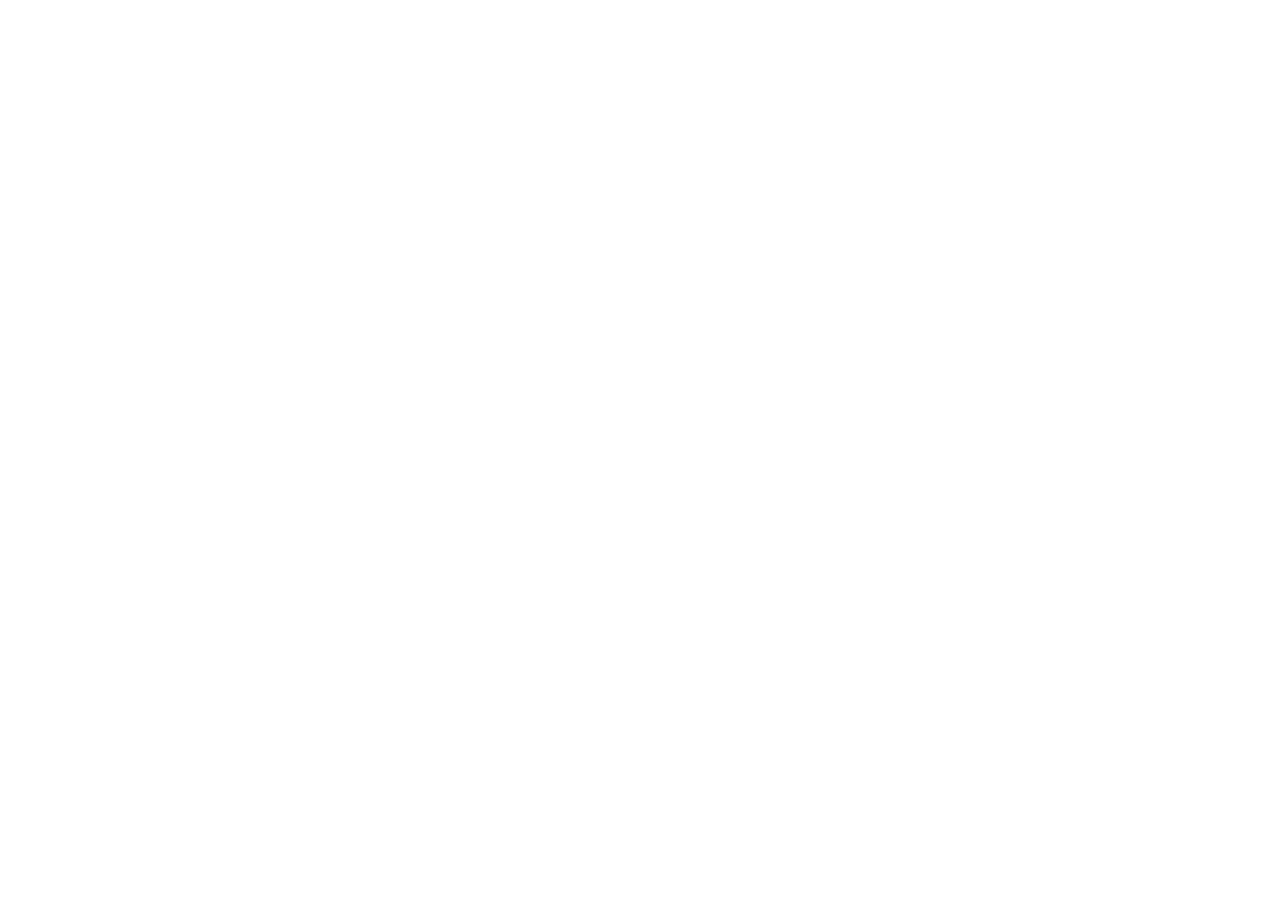
==== contact.html @ 05847f63 "first commit" ====
<!DOCTYPE html>
<html lang="en">
<head>
  <meta charset="UTF-8">
  <meta name="viewport" content="width=device-width, initial-scale=1.0">
  <meta name="description" content="South Asia Cardiovascular Meet 2026 — A premier cardiovascular congress in Thimphu, Bhutan, 19–21 September 2026.">

  <meta property="og:title" content="Contact | South Asia Cardiovascular Meet 2026">
  <meta property="og:description" content="South Asia Cardiovascular Meet 2026 — A premier cardiovascular congress in Thimphu, Bhutan, 19–21 September 2026.">
  <meta property="og:image" content="assets/images/og-image.jpg">

  <title>Contact | South Asia Cardiovascular Meet 2026</title>

  <link rel="icon" href="favicon.ico">
  <link rel="preconnect" href="https://fonts.googleapis.com">
  <link rel="preconnect" href="https://fonts.gstatic.com" crossorigin>
  <link href="https://fonts.googleapis.com/css2?family=Lato:wght@400;600;700&family=Playfair+Display:wght@400;600;700&display=swap" rel="stylesheet">
  <link rel="stylesheet" href="assets/css/style.css">
</head>
<body>
  <!-- Contact page content will be added in a later phase -->

  <script src="assets/js/main.js"></script>
</body>
</html>
---- assets/css/style.css ----
:root {
  --color-navy: #1B3A57;
  --color-navy-dark: #12293F;
  --color-cream: #F5F0E6;
  --color-maroon: #8B3A3A;
  --color-gold: #C9A227;
  --color-gold-light: #D9BB55;
  --color-olive: #6B6B4A;
  --color-text-dark: #2A2A2A;
  --color-white: #FFFFFF;

  --font-display: 'Playfair Display', Georgia, serif;
  --font-body: 'Lato', 'Inter', sans-serif;

  --radius-sm: 8px;
  --radius-md: 16px;
  --max-width: 1200px;
}

*,
*::before,
*::after {
  box-sizing: border-box;
  margin: 0;
  padding: 0;
}

html {
  scroll-behavior: smooth;
}

body {
  font-family: var(--font-body);
}
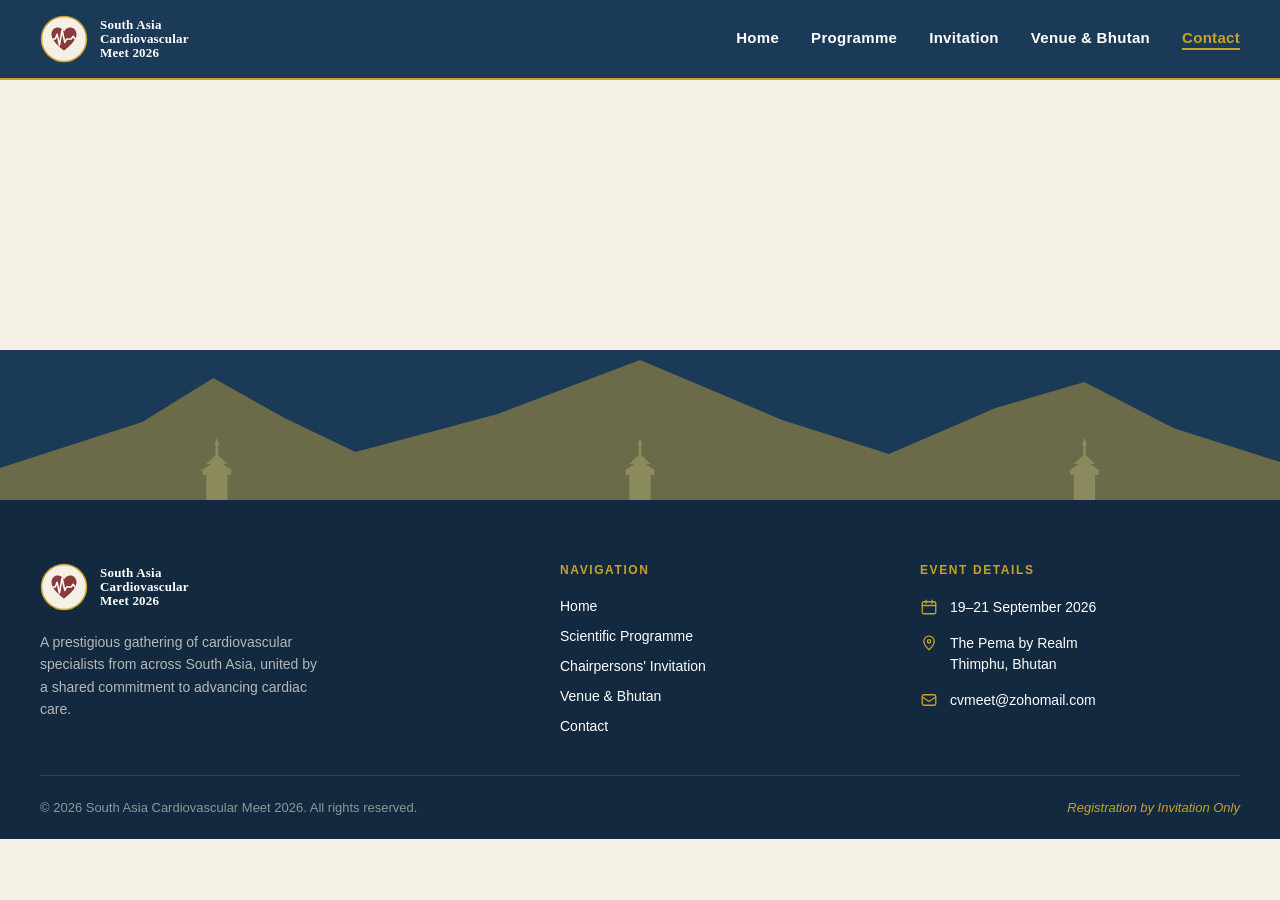
==== commit 8c87d088: "page create" ====
--- a/contact.html
+++ b/contact.html
@@ -18,7 +18,181 @@
   <link rel="stylesheet" href="assets/css/style.css">
 </head>
 <body>
-  <!-- Contact page content will be added in a later phase -->
+<header class="site-header" id="site-header" data-page="contact">
+  <div class="site-header__inner">
+    <a class="site-logo" href="index.html" aria-label="South Asia Cardiovascular Meet 2026 home">
+      <svg class="site-logo__badge" viewBox="0 0 48 48" width="48" height="48" aria-hidden="true" focusable="false">
+        <defs>
+          <clipPath id="header-heart-clip">
+            <path d="M24 35.5
+               C24 35.5 11.5 26.8 11.5 19.2
+               C11.5 15.2 14.4 12.6 17.8 12.6
+               C20.4 12.6 22.4 14 24 16.6
+               C25.6 14 27.6 12.6 30.2 12.6
+               C33.6 12.6 36.5 15.2 36.5 19.2
+               C36.5 26.8 24 35.5 24 35.5Z"/>
+          </clipPath>
+        </defs>
+        <circle cx="24" cy="24" r="22.5" fill="var(--color-cream)" stroke="var(--color-gold)" stroke-width="1.5"/>
+        <path fill="var(--color-maroon)"
+          d="M24 35.5
+             C24 35.5 11.5 26.8 11.5 19.2
+             C11.5 15.2 14.4 12.6 17.8 12.6
+             C20.4 12.6 22.4 14 24 16.6
+             C25.6 14 27.6 12.6 30.2 12.6
+             C33.6 12.6 36.5 15.2 36.5 19.2
+             C36.5 26.8 24 35.5 24 35.5Z"/>
+        <path fill="none" stroke="var(--color-white)" stroke-width="1.55" stroke-linecap="round" stroke-linejoin="round" clip-path="url(#header-heart-clip)"
+          d="M9 24 H15.2 L17.1 19.2 L19.4 30.2 L22.1 15 L24.8 27.4 L26.6 24 H31.2 L33.1 21.2 L35.2 24 H39"/>
+      </svg>
+      <span class="site-logo__text">
+        <span>South Asia</span>
+        <span>Cardiovascular</span>
+        <span>Meet 2026</span>
+      </span>
+    </a>
+
+    <button class="nav-toggle" type="button" aria-controls="site-nav" aria-expanded="false" aria-label="Open menu">
+      <span class="nav-toggle__bar"></span>
+      <span class="nav-toggle__bar"></span>
+      <span class="nav-toggle__bar"></span>
+    </button>
+
+    <nav class="site-nav" id="site-nav" aria-label="Primary">
+      <a href="index.html" data-nav="home">Home</a>
+      <a href="programme.html" data-nav="programme">Programme</a>
+      <a href="invitation.html" data-nav="invitation">Invitation</a>
+      <a href="venue.html" data-nav="venue">Venue &amp; Bhutan</a>
+      <a href="contact.html" data-nav="contact">Contact</a>
+    </nav>
+  </div>
+</header>
+
+  <main>
+    <!-- Contact page content will be added in a later phase -->
+  </main>
+<div class="site-footer-block">
+  <div class="mountain-divider" aria-hidden="true">
+    <svg viewBox="0 0 1440 150" preserveAspectRatio="none" xmlns="http://www.w3.org/2000/svg">
+      <rect width="1440" height="150" fill="var(--color-navy)"/>
+      <path fill="var(--color-olive)"
+        d="M0 150 L0 118
+           L160 72 L240 28 L320 68 L400 102
+           L560 64 L720 10 L880 70 L1000 104
+           L1120 58 L1220 32 L1320 78 L1440 112
+           L1440 150 Z"/>
+      <g fill="#8A8A5C">
+        <g transform="translate(226 108)">
+          <rect x="6" y="16" width="24" height="26"/>
+          <rect x="2" y="13" width="32" height="4"/>
+          <polygon points="0,13 18,2 36,13"/>
+          <polygon points="6,6 18,-4 30,6"/>
+          <rect x="16.5" y="-14" width="3" height="12"/>
+          <polygon points="15,-13 18,-20 21,-13"/>
+        </g>
+        <g transform="translate(702 108)">
+          <rect x="6" y="16" width="24" height="26"/>
+          <rect x="2" y="13" width="32" height="4"/>
+          <polygon points="0,13 18,2 36,13"/>
+          <polygon points="6,6 18,-4 30,6"/>
+          <rect x="16.5" y="-14" width="3" height="12"/>
+          <polygon points="15,-13 18,-20 21,-13"/>
+        </g>
+        <g transform="translate(1202 108)">
+          <rect x="6" y="16" width="24" height="26"/>
+          <rect x="2" y="13" width="32" height="4"/>
+          <polygon points="0,13 18,2 36,13"/>
+          <polygon points="6,6 18,-4 30,6"/>
+          <rect x="16.5" y="-14" width="3" height="12"/>
+          <polygon points="15,-13 18,-20 21,-13"/>
+        </g>
+      </g>
+    </svg>
+  </div>
+
+  <footer class="site-footer">
+    <div class="site-footer__inner">
+      <div class="footer-brand">
+        <a class="site-logo" href="index.html" aria-label="South Asia Cardiovascular Meet 2026 home">
+          <svg class="site-logo__badge" viewBox="0 0 48 48" width="48" height="48" aria-hidden="true" focusable="false">
+            <defs>
+              <clipPath id="footer-heart-clip">
+                <path d="M24 35.5
+                   C24 35.5 11.5 26.8 11.5 19.2
+                   C11.5 15.2 14.4 12.6 17.8 12.6
+                   C20.4 12.6 22.4 14 24 16.6
+                   C25.6 14 27.6 12.6 30.2 12.6
+                   C33.6 12.6 36.5 15.2 36.5 19.2
+                   C36.5 26.8 24 35.5 24 35.5Z"/>
+              </clipPath>
+            </defs>
+            <circle cx="24" cy="24" r="22.5" fill="var(--color-cream)" stroke="var(--color-gold)" stroke-width="1.5"/>
+            <path fill="var(--color-maroon)"
+              d="M24 35.5
+                 C24 35.5 11.5 26.8 11.5 19.2
+                 C11.5 15.2 14.4 12.6 17.8 12.6
+                 C20.4 12.6 22.4 14 24 16.6
+                 C25.6 14 27.6 12.6 30.2 12.6
+                 C33.6 12.6 36.5 15.2 36.5 19.2
+                 C36.5 26.8 24 35.5 24 35.5Z"/>
+            <path fill="none" stroke="var(--color-white)" stroke-width="1.55" stroke-linecap="round" stroke-linejoin="round" clip-path="url(#footer-heart-clip)"
+              d="M9 24 H15.2 L17.1 19.2 L19.4 30.2 L22.1 15 L24.8 27.4 L26.6 24 H31.2 L33.1 21.2 L35.2 24 H39"/>
+          </svg>
+          <span class="site-logo__text">
+            <span>South Asia</span>
+            <span>Cardiovascular</span>
+            <span>Meet 2026</span>
+          </span>
+        </a>
+        <p class="footer-brand__tagline">A prestigious gathering of cardiovascular specialists from across South Asia, united by a shared commitment to advancing cardiac care.</p>
+      </div>
+
+      <div class="footer-nav">
+        <h2 class="footer-heading">Navigation</h2>
+        <ul>
+          <li><a href="index.html">Home</a></li>
+          <li><a href="programme.html">Scientific Programme</a></li>
+          <li><a href="invitation.html">Chairpersons' Invitation</a></li>
+          <li><a href="venue.html">Venue &amp; Bhutan</a></li>
+          <li><a href="contact.html">Contact</a></li>
+        </ul>
+      </div>
+
+      <div class="footer-details">
+        <h2 class="footer-heading">Event Details</h2>
+        <ul>
+          <li>
+            <svg class="footer-details__icon" viewBox="0 0 24 24" width="18" height="18" aria-hidden="true" focusable="false">
+              <rect x="3" y="5" width="18" height="16" rx="2" fill="none" stroke="currentColor" stroke-width="1.75"/>
+              <path fill="none" stroke="currentColor" stroke-width="1.75" stroke-linecap="round" d="M8 3v4M16 3v4M3 10h18"/>
+            </svg>
+            <span>19–21 September 2026</span>
+          </li>
+          <li>
+            <svg class="footer-details__icon" viewBox="0 0 24 24" width="18" height="18" aria-hidden="true" focusable="false">
+              <path fill="none" stroke="currentColor" stroke-width="1.75" stroke-linejoin="round"
+                d="M12 21s-7-6.2-7-11.2a7 7 0 1 1 14 0C19 14.8 12 21 12 21Z"/>
+              <circle cx="12" cy="9.8" r="2.2" fill="none" stroke="currentColor" stroke-width="1.75"/>
+            </svg>
+            <span>The Pema by Realm<br>Thimphu, Bhutan</span>
+          </li>
+          <li>
+            <svg class="footer-details__icon" viewBox="0 0 24 24" width="18" height="18" aria-hidden="true" focusable="false">
+              <rect x="3" y="5" width="18" height="14" rx="2" fill="none" stroke="currentColor" stroke-width="1.75"/>
+              <path fill="none" stroke="currentColor" stroke-width="1.75" stroke-linejoin="round" d="M3 8l9 6 9-6"/>
+            </svg>
+            <a href="mailto:cvmeet@zohomail.com">cvmeet@zohomail.com</a>
+          </li>
+        </ul>
+      </div>
+    </div>
+
+    <div class="site-footer__bar">
+      <p class="site-footer__copy">© 2026 South Asia Cardiovascular Meet 2026. All rights reserved.</p>
+      <p class="site-footer__note">Registration by Invitation Only</p>
+    </div>
+  </footer>
+</div>
 
   <script src="assets/js/main.js"></script>
 </body>
--- a/assets/css/style.css
+++ b/assets/css/style.css
@@ -31,4 +31,359 @@
 
 body {
   font-family: var(--font-body);
-}
+  color: var(--color-text-dark);
+  background-color: var(--color-cream);
+}
+
+main {
+  min-height: 30vh;
+}
+
+img,
+svg {
+  display: block;
+  max-width: 100%;
+}
+
+a {
+  color: inherit;
+}
+
+ul {
+  list-style: none;
+}
+
+/* -------------------------------------------------------------------------- */
+/* Logo lockup (header + footer)                                              */
+/* -------------------------------------------------------------------------- */
+
+.site-logo {
+  display: flex;
+  align-items: center;
+  gap: 12px;
+  text-decoration: none;
+  color: var(--color-white);
+  flex-shrink: 0;
+}
+
+.site-logo__badge {
+  width: 48px;
+  height: 48px;
+  flex-shrink: 0;
+}
+
+.site-logo__text {
+  display: flex;
+  flex-direction: column;
+  font-family: var(--font-display);
+  font-size: 13px;
+  font-weight: 600;
+  line-height: 1.1;
+  letter-spacing: 0.2px;
+  color: var(--color-white);
+}
+
+/* -------------------------------------------------------------------------- */
+/* Header / Navbar                                                            */
+/* -------------------------------------------------------------------------- */
+
+.site-header {
+  position: sticky;
+  top: 0;
+  z-index: 100;
+  height: 80px;
+  background: var(--color-navy);
+  border-bottom: 2px solid var(--color-gold);
+}
+
+.site-header__inner {
+  display: flex;
+  justify-content: space-between;
+  align-items: center;
+  height: 100%;
+  padding: 0 40px;
+  position: relative;
+}
+
+.site-nav {
+  display: flex;
+  align-items: center;
+  gap: 32px;
+}
+
+.site-nav a {
+  font-family: var(--font-body);
+  font-size: 15px;
+  font-weight: 600;
+  letter-spacing: 0.3px;
+  color: var(--color-white);
+  text-decoration: none;
+  padding-bottom: 2px;
+  border-bottom: 2px solid transparent;
+  transition: color 0.2s ease, border-color 0.2s ease;
+}
+
+.site-nav a:hover,
+.site-nav a:focus-visible {
+  color: var(--color-gold);
+}
+
+.site-nav a.active {
+  color: var(--color-gold);
+  border-bottom-color: var(--color-gold);
+}
+
+.site-nav a:focus-visible,
+.nav-toggle:focus-visible,
+.site-logo:focus-visible,
+.footer-nav a:focus-visible,
+.footer-details a:focus-visible {
+  outline: 2px solid var(--color-gold);
+  outline-offset: 3px;
+}
+
+.nav-toggle {
+  display: none;
+  flex-direction: column;
+  justify-content: center;
+  align-items: center;
+  gap: 5px;
+  width: 44px;
+  height: 44px;
+  padding: 0;
+  margin-left: auto;
+  background: none;
+  border: none;
+  cursor: pointer;
+}
+
+.nav-toggle__bar {
+  display: block;
+  width: 22px;
+  height: 2px;
+  background: var(--color-gold);
+  border-radius: 1px;
+  transition: transform 0.2s ease, opacity 0.2s ease;
+}
+
+.site-header.nav-open .nav-toggle__bar:nth-child(1) {
+  transform: translateY(7px) rotate(45deg);
+}
+
+.site-header.nav-open .nav-toggle__bar:nth-child(2) {
+  opacity: 0;
+}
+
+.site-header.nav-open .nav-toggle__bar:nth-child(3) {
+  transform: translateY(-7px) rotate(-45deg);
+}
+
+@media (max-width: 899px) {
+  .site-header__inner {
+    padding: 0 20px;
+  }
+
+  .nav-toggle {
+    display: flex;
+  }
+
+  .site-nav {
+    position: absolute;
+    top: 100%;
+    left: 0;
+    right: 0;
+    z-index: 99;
+    flex-direction: column;
+    align-items: stretch;
+    gap: 0;
+    background: var(--color-navy);
+    border-bottom: 2px solid var(--color-gold);
+    max-height: 0;
+    overflow: hidden;
+    visibility: hidden;
+    transition: max-height 0.3s ease, visibility 0.3s ease;
+  }
+
+  .site-header.nav-open .site-nav {
+    max-height: 400px;
+    visibility: visible;
+  }
+
+  .site-nav a {
+    display: flex;
+    align-items: center;
+    justify-content: center;
+    min-height: 48px;
+    width: 100%;
+    padding: 0 16px;
+    text-align: center;
+  }
+}
+
+@media (prefers-reduced-motion: reduce) {
+  .site-nav,
+  .site-nav a,
+  .nav-toggle__bar {
+    transition: none;
+  }
+}
+
+/* -------------------------------------------------------------------------- */
+/* Wave section divider (navy hero → cream content)                           */
+/* -------------------------------------------------------------------------- */
+
+.wave-divider {
+  display: block;
+  width: 100%;
+  line-height: 0;
+  margin-bottom: -1px;
+}
+
+.wave-divider svg {
+  width: 100%;
+  height: 90px;
+}
+
+/* -------------------------------------------------------------------------- */
+/* Mountain silhouette + Footer                                               */
+/* -------------------------------------------------------------------------- */
+
+.site-footer-block {
+  margin-top: 0;
+}
+
+.mountain-divider {
+  display: block;
+  width: 100%;
+  line-height: 0;
+  margin-bottom: -1px;
+}
+
+.mountain-divider svg {
+  width: 100%;
+  height: 150px;
+}
+
+.site-footer {
+  background: var(--color-navy-dark);
+  padding: 64px 40px 24px;
+  color: var(--color-white);
+}
+
+.site-footer__inner {
+  display: grid;
+  grid-template-columns: 1.5fr 1fr 1fr;
+  gap: 40px;
+  max-width: var(--max-width);
+  margin: 0 auto;
+}
+
+.footer-brand__tagline {
+  margin-top: 20px;
+  max-width: 36ch;
+  font-size: 14px;
+  line-height: 1.6;
+  color: rgba(245, 240, 230, 0.72);
+}
+
+.footer-heading {
+  margin-bottom: 20px;
+  font-family: var(--font-body);
+  font-size: 12px;
+  font-weight: 700;
+  letter-spacing: 1.6px;
+  text-transform: uppercase;
+  color: var(--color-gold);
+}
+
+.footer-nav ul {
+  display: flex;
+  flex-direction: column;
+  gap: 12px;
+}
+
+.footer-nav a {
+  font-size: 14px;
+  color: var(--color-white);
+  text-decoration: none;
+  transition: color 0.2s ease;
+}
+
+.footer-nav a:hover,
+.footer-nav a:focus-visible {
+  color: var(--color-gold);
+}
+
+.footer-details ul {
+  display: flex;
+  flex-direction: column;
+  gap: 16px;
+}
+
+.footer-details li {
+  display: flex;
+  align-items: flex-start;
+  gap: 12px;
+  font-size: 14px;
+  line-height: 1.45;
+  color: var(--color-white);
+}
+
+.footer-details__icon {
+  flex-shrink: 0;
+  width: 18px;
+  height: 18px;
+  margin-top: 1px;
+  color: var(--color-gold);
+}
+
+.footer-details a {
+  color: var(--color-white);
+  text-decoration: none;
+  transition: color 0.2s ease;
+}
+
+.footer-details a:hover,
+.footer-details a:focus-visible {
+  color: var(--color-gold);
+}
+
+.site-footer__bar {
+  display: flex;
+  justify-content: space-between;
+  align-items: center;
+  gap: 16px;
+  max-width: var(--max-width);
+  margin: 40px auto 0;
+  padding-top: 24px;
+  border-top: 1px solid rgba(255, 255, 255, 0.1);
+}
+
+.site-footer__copy {
+  font-size: 13px;
+  color: rgba(245, 240, 230, 0.55);
+}
+
+.site-footer__note {
+  font-size: 13px;
+  font-style: italic;
+  color: var(--color-gold);
+}
+
+@media (max-width: 899px) {
+  .site-footer {
+    padding: 48px 20px 24px;
+  }
+}
+
+@media (max-width: 700px) {
+  .site-footer__inner {
+    grid-template-columns: 1fr;
+    gap: 36px;
+  }
+
+  .site-footer__bar {
+    flex-direction: column;
+    text-align: center;
+  }
+}
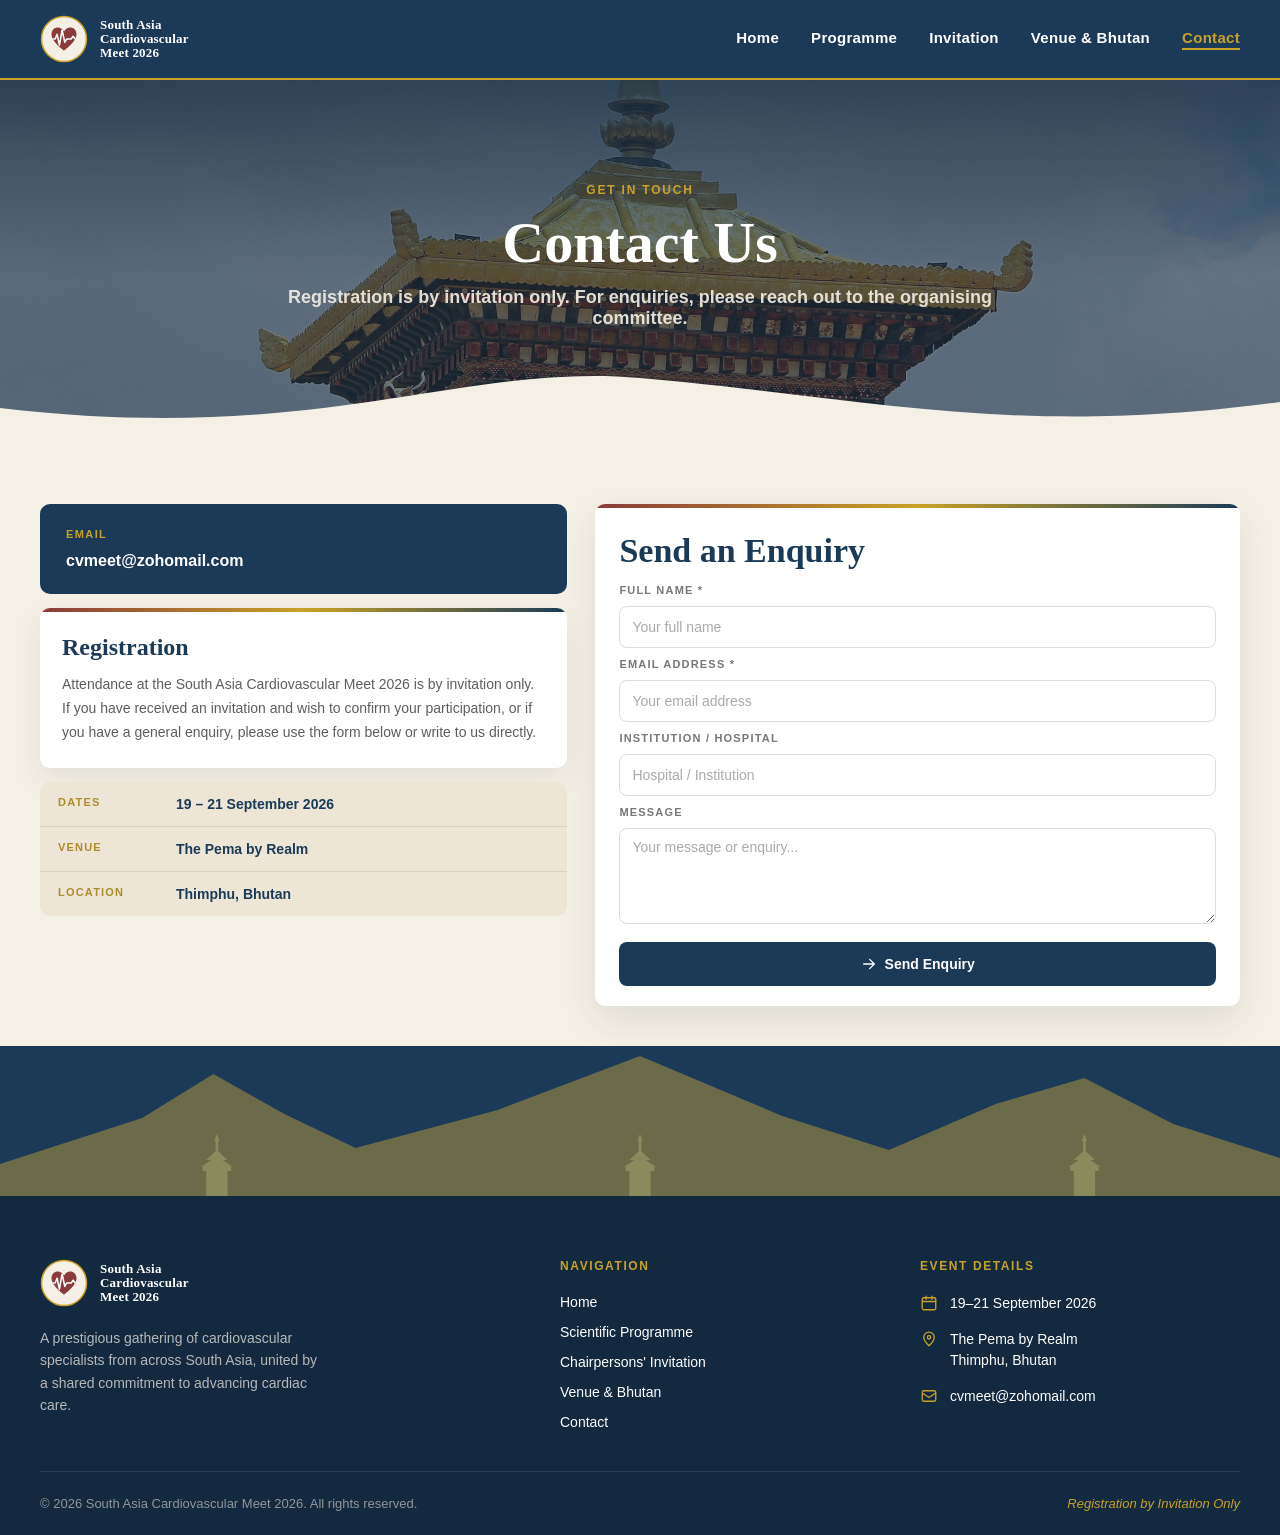
==== commit f2ac6b96: "final touch to design and random background image added" ====
--- a/contact.html
+++ b/contact.html
@@ -69,7 +69,84 @@
 </header>
 
   <main>
-    <!-- Contact page content will be added in a later phase -->
+    <section class="hero hero--contact" aria-label="Contact page hero">
+      <div class="hero__content">
+        <div class="eyebrow eyebrow--gold">GET IN TOUCH</div>
+        <h1 class="hero__title">Contact Us</h1>
+        <p class="hero__sub hero__sub--light">Registration is by invitation only. For enquiries, please reach out to the organising committee.</p>
+      </div>
+      <div class="hero__wave" aria-hidden="true">
+        <svg viewBox="0 0 1440 90" preserveAspectRatio="none" xmlns="http://www.w3.org/2000/svg">
+          <path fill="var(--color-cream)" d="M0,58 C360,96 520,12 720,28 C980,48 1140,88 1440,52 L1440,90 L0,90 Z"/>
+        </svg>
+      </div>
+    </section>
+
+    <section class="contact-section" aria-label="Contact form and event information">
+      <div class="contact-grid">
+        <aside class="contact-sidebar">
+          <article class="contact-info-card contact-info-card--navy">
+            <div class="contact-info-card__label">Email</div>
+            <a class="contact-info-card__email" href="mailto:cvmeet@zohomail.com">cvmeet@zohomail.com</a>
+          </article>
+
+          <article class="contact-info-card contact-info-card--light card--gradient-top">
+            <div class="gradient-top-bar" aria-hidden="true"></div>
+            <div class="contact-info-card__body">
+              <h2 class="contact-info-card__title">Registration</h2>
+              <p class="contact-info-card__text">
+                Attendance at the South Asia Cardiovascular Meet 2026 is by invitation only.
+                If you have received an invitation and wish to confirm your participation, or if you
+                have a general enquiry, please use the form below or write to us directly.
+              </p>
+            </div>
+          </article>
+
+          <article class="contact-event-card">
+            <div class="contact-event-card__row">
+              <span class="contact-event-card__key">Dates</span>
+              <strong class="contact-event-card__value">19 – 21 September 2026</strong>
+            </div>
+            <div class="contact-event-card__row">
+              <span class="contact-event-card__key">Venue</span>
+              <strong class="contact-event-card__value">The Pema by Realm</strong>
+            </div>
+            <div class="contact-event-card__row">
+              <span class="contact-event-card__key">Location</span>
+              <strong class="contact-event-card__value">Thimphu, Bhutan</strong>
+            </div>
+          </article>
+        </aside>
+
+        <article class="contact-form-card card--gradient-top">
+          <div class="gradient-top-bar" aria-hidden="true"></div>
+          <div class="contact-form-card__inner">
+            <h2 class="contact-form-card__title">Send an Enquiry</h2>
+
+            <form class="contact-form" action="#" method="post">
+              <label class="contact-form__label" for="contactName">Full Name <span aria-hidden="true">*</span></label>
+              <input class="contact-form__input" id="contactName" name="name" type="text" placeholder="Your full name" required>
+
+              <label class="contact-form__label" for="contactEmail">Email Address <span aria-hidden="true">*</span></label>
+              <input class="contact-form__input" id="contactEmail" name="email" type="email" placeholder="Your email address" required>
+
+              <label class="contact-form__label" for="contactInstitution">Institution / Hospital</label>
+              <input class="contact-form__input" id="contactInstitution" name="institution" type="text" placeholder="Hospital / Institution">
+
+              <label class="contact-form__label" for="contactMessage">Message</label>
+              <textarea class="contact-form__input contact-form__textarea" id="contactMessage" name="message" placeholder="Your message or enquiry..."></textarea>
+
+              <button class="contact-form__submit" type="submit">
+                <svg viewBox="0 0 24 24" width="16" height="16" aria-hidden="true" focusable="false">
+                  <path fill="none" stroke="currentColor" stroke-width="1.9" stroke-linecap="round" stroke-linejoin="round" d="M4 12h16M13 5l7 7-7 7"/>
+                </svg>
+                <span>Send Enquiry</span>
+              </button>
+            </form>
+          </div>
+        </article>
+      </div>
+    </section>
   </main>
 <div class="site-footer-block">
   <div class="mountain-divider" aria-hidden="true">
--- a/assets/css/style.css
+++ b/assets/css/style.css
@@ -387,3 +387,1797 @@
     text-align: center;
   }
 }
+
+/* -------------------------------------------------------------------------- */
+/* Home page                                                                 */
+/* -------------------------------------------------------------------------- */
+
+main {
+  min-height: 0;
+}
+
+.hero {
+  position: relative;
+  min-height: 90vh;
+  background-image: url("../images/hero-mountains.jpg");
+  background-size: cover;
+  background-position: center;
+  overflow: hidden;
+}
+
+.hero::before {
+  content: "";
+  position: absolute;
+  inset: 0;
+  background: linear-gradient(
+    180deg,
+    rgba(18, 41, 63, 0.85) 0%,
+    rgba(18, 41, 63, 0.6) 55%,
+    rgba(18, 41, 63, 0.6) 100%
+  );
+  z-index: 0;
+}
+
+.hero__content {
+  position: relative;
+  z-index: 1;
+  min-height: 90vh;
+  display: flex;
+  flex-direction: column;
+  align-items: center;
+  justify-content: center;
+  text-align: center;
+  padding: 100px 24px 110px;
+}
+
+.hero__eyebrow {
+  display: flex;
+  align-items: center;
+  justify-content: center;
+  flex-wrap: wrap;
+  gap: 10px;
+  color: var(--color-gold);
+  text-transform: uppercase;
+  font-size: 12px;
+  letter-spacing: 1.8px;
+  font-weight: 700;
+}
+
+.hero__eyebrow-dot {
+  opacity: 0.9;
+}
+
+.hero__title {
+  margin-top: 20px;
+  font-family: var(--font-display);
+  font-size: 64px;
+  font-weight: 700;
+  color: var(--color-white);
+  line-height: 1.05;
+  max-width: 900px;
+}
+
+.hero__tagline {
+  margin-top: 18px;
+  font-family: var(--font-display);
+  font-size: 20px;
+  font-style: italic;
+  color: var(--color-gold);
+  max-width: 700px;
+  line-height: 1.6;
+}
+
+.hero__pills {
+  margin-top: 32px;
+  display: flex;
+  gap: 16px;
+  justify-content: center;
+  flex-wrap: wrap;
+}
+
+.pill {
+  display: inline-flex;
+  align-items: center;
+  justify-content: center;
+  gap: 10px;
+  border-radius: 999px;
+  padding: 12px 18px;
+  font-size: 14px;
+  font-weight: 700;
+  text-decoration: none;
+  border: 1px solid transparent;
+  user-select: none;
+}
+
+.pill__icon {
+  color: currentColor;
+}
+
+.pill--outline {
+  background: transparent;
+  border-color: var(--color-gold);
+  color: var(--color-white);
+}
+
+.pill--outline.pill--white {
+  border-color: var(--color-white);
+  color: var(--color-white);
+}
+
+.pill--filled {
+  background: var(--color-gold);
+  border-color: var(--color-gold);
+  color: var(--color-navy);
+}
+
+.hero__wave {
+  position: absolute;
+  bottom: 0;
+  left: 0;
+  right: 0;
+  z-index: 1;
+}
+
+.hero__wave svg {
+  width: 100%;
+  height: 90px;
+}
+
+.countdown {
+  margin-top: 48px;
+  color: var(--color-white);
+}
+
+.countdown__label {
+  text-transform: uppercase;
+  font-size: 12px;
+  letter-spacing: 1.6px;
+  font-weight: 700;
+  color: rgba(245, 240, 230, 0.6);
+}
+
+.countdown__boxes {
+  margin-top: 16px;
+  display: flex;
+  gap: 16px;
+  justify-content: center;
+}
+
+.count-box {
+  background: var(--color-navy);
+  border: 1px solid var(--color-gold);
+  border-radius: var(--radius-sm);
+  padding: 16px 24px;
+  min-width: 90px;
+  text-align: center;
+}
+
+.count-box__number {
+  font-size: 32px;
+  font-weight: 800;
+  color: var(--color-gold);
+  line-height: 1.05;
+}
+
+.count-box__unit {
+  margin-top: 8px;
+  font-size: 11px;
+  letter-spacing: 1.2px;
+  color: rgba(245, 240, 230, 0.6);
+  text-transform: uppercase;
+  font-weight: 800;
+}
+
+.countdown__begun {
+  margin-top: 28px;
+  font-family: var(--font-display);
+  font-size: 28px;
+  color: var(--color-gold);
+}
+
+.info-strip {
+  background: var(--color-navy);
+  padding: 48px 40px;
+}
+
+.info-strip__inner {
+  max-width: 1200px;
+  margin: 0 auto;
+  display: flex;
+  gap: 60px;
+}
+
+.info-strip__col {
+  flex: 1;
+  display: flex;
+  flex-direction: column;
+  align-items: center;
+  text-align: center;
+  padding: 0 10px;
+}
+
+.info-strip__col + .info-strip__col {
+  border-left: 1px solid rgba(255, 255, 255, 0.2);
+  padding-left: 60px;
+}
+
+.info-strip__badge {
+  width: 56px;
+  height: 56px;
+  border-radius: 50%;
+  border: 2px solid var(--color-gold);
+  color: var(--color-gold);
+  display: flex;
+  align-items: center;
+  justify-content: center;
+}
+
+.info-strip__label {
+  margin-top: 14px;
+  color: var(--color-gold);
+  text-transform: uppercase;
+  letter-spacing: 1.7px;
+  font-weight: 800;
+  font-size: 12px;
+}
+
+.info-strip__value {
+  margin-top: 10px;
+  color: var(--color-white);
+  font-size: 16px;
+}
+
+.section-inner {
+  max-width: 1200px;
+  margin: 0 auto;
+}
+
+.section-inner--center {
+  text-align: center;
+}
+
+.about {
+  background: var(--color-cream);
+  padding: 100px 24px;
+  text-align: center;
+}
+
+.eyebrow {
+  text-transform: uppercase;
+  letter-spacing: 1.8px;
+  font-weight: 900;
+  font-size: 12px;
+  color: var(--color-gold);
+}
+
+.eyebrow--gold {
+  color: var(--color-gold);
+}
+
+.line-starline {
+  margin: 18px auto 0;
+  display: flex;
+  align-items: center;
+  justify-content: center;
+  gap: 16px;
+  color: var(--color-gold);
+}
+
+.line-starline--white {
+  color: var(--color-gold);
+}
+
+.line-starline__line {
+  width: 140px;
+  height: 1px;
+  background: currentColor;
+  opacity: 0.9;
+}
+
+.line-starline__star {
+  flex-shrink: 0;
+}
+
+.section-title {
+  margin-top: 22px;
+  font-family: var(--font-display);
+  font-size: 40px;
+  font-weight: 700;
+  line-height: 1.2;
+}
+
+.section-title--navy {
+  color: var(--color-navy);
+}
+
+.section-title--white {
+  color: var(--color-white);
+}
+
+.lead {
+  margin: 22px auto 0;
+  max-width: 800px;
+  font-size: 16px;
+  color: rgba(42, 42, 42, 0.72);
+  line-height: 1.8;
+}
+
+.feature-cards {
+  padding: 0 24px 80px;
+  background: var(--color-cream);
+}
+
+.cards-grid {
+  max-width: 1200px;
+  margin: 60px auto 0;
+  display: grid;
+  gap: 24px;
+}
+
+.cards-grid--4 {
+  grid-template-columns: repeat(4, 1fr);
+}
+
+.feature-card {
+  background: var(--color-navy);
+  border-radius: var(--radius-md);
+  padding: 32px 24px;
+  text-align: center;
+}
+
+.feature-card__icon {
+  width: 48px;
+  height: 48px;
+  border-radius: 50%;
+  border: 2px solid var(--color-gold);
+  margin: 0 auto 18px;
+  display: flex;
+  align-items: center;
+  justify-content: center;
+  color: var(--color-gold);
+}
+
+.feature-card__title {
+  margin-top: 6px;
+  font-family: var(--font-display);
+  font-size: 18px;
+  color: var(--color-white);
+  font-weight: 700;
+}
+
+.feature-card__body {
+  margin-top: 14px;
+  font-size: 14px;
+  line-height: 1.75;
+  color: rgba(245, 240, 230, 0.75);
+}
+
+.programme-preview {
+  background: var(--color-navy);
+  padding: 0 24px 120px;
+  text-align: center;
+  color: var(--color-white);
+  position: relative;
+}
+
+.wave-divider--top {
+  margin-bottom: 0;
+}
+
+.programme-preview > .section-inner {
+  padding-top: 100px;
+}
+
+.preview-cards {
+  max-width: 1200px;
+  margin: 48px auto 0;
+  display: grid;
+  grid-template-columns: repeat(3, 1fr);
+  gap: 24px;
+  text-align: left;
+}
+
+.preview-card {
+  background: var(--color-cream);
+  border-radius: var(--radius-md);
+  overflow: hidden;
+}
+
+.preview-card__header {
+  background: var(--color-maroon);
+  padding: 20px 24px;
+}
+
+.preview-card__kicker {
+  color: var(--color-gold-light);
+  text-transform: uppercase;
+  letter-spacing: 1.4px;
+  font-size: 12px;
+  font-weight: 900;
+}
+
+.preview-card__title {
+  margin-top: 10px;
+  font-family: var(--font-display);
+  font-size: 22px;
+  color: var(--color-white);
+  font-weight: 700;
+}
+
+.preview-card__body {
+  padding: 24px;
+}
+
+.preview-card__text {
+  color: rgba(42, 42, 42, 0.75);
+  line-height: 1.8;
+  font-size: 14px;
+}
+
+.bullet-list {
+  margin-top: 18px;
+  display: flex;
+  flex-direction: column;
+  gap: 10px;
+}
+
+.bullet-list li {
+  position: relative;
+  padding-left: 18px;
+  color: var(--color-navy);
+  font-size: 14px;
+  line-height: 1.6;
+}
+
+.bullet-list li::before {
+  content: "";
+  position: absolute;
+  left: 0;
+  top: 0.72em;
+  width: 8px;
+  height: 8px;
+  border-radius: 50%;
+  background: var(--color-gold);
+}
+
+.section-actions {
+  margin-top: 40px;
+  display: flex;
+  justify-content: center;
+}
+
+.section-actions--two {
+  gap: 16px;
+  margin-top: 32px;
+}
+
+.venue-teaser {
+  background: var(--color-cream);
+  padding: 100px 24px;
+}
+
+.venue-grid {
+  max-width: 1200px;
+  margin: 0 auto;
+  display: grid;
+  grid-template-columns: 1fr 1fr;
+  gap: 60px;
+  align-items: start;
+}
+
+.venue-media {
+  position: relative;
+}
+
+.venue-media::before,
+.venue-media::after {
+  content: "";
+  position: absolute;
+  width: 56px;
+  height: 56px;
+  pointer-events: none;
+  z-index: 2;
+  border-color: var(--color-gold);
+  border-style: solid;
+}
+
+.venue-media::before {
+  left: -14px;
+  top: -14px;
+  border-width: 2px 0 0 2px;
+}
+
+.venue-media::after {
+  right: -14px;
+  bottom: -14px;
+  border-width: 0 2px 2px 0;
+}
+
+.venue-media__img {
+  width: 100%;
+  height: auto;
+  border-radius: var(--radius-md);
+}
+
+.venue-copy {
+  color: var(--color-text-dark);
+}
+
+.venue-title {
+  margin-top: 18px;
+  font-family: var(--font-display);
+  font-size: 36px;
+  line-height: 1.2;
+  color: var(--color-navy);
+}
+
+.venue-text {
+  margin-top: 18px;
+  color: rgba(42, 42, 42, 0.72);
+  line-height: 1.8;
+}
+
+.venue-subheading {
+  margin-top: 18px;
+  color: var(--color-gold);
+  text-transform: uppercase;
+  letter-spacing: 1.7px;
+  font-weight: 900;
+  font-size: 12px;
+}
+
+.small-cards {
+  margin-top: 16px;
+  display: grid;
+  grid-template-columns: repeat(2, 1fr);
+  gap: 16px;
+}
+
+.small-card {
+  background: #EDE6D6;
+  border-radius: 8px;
+  padding: 16px;
+  display: flex;
+  gap: 12px;
+  align-items: flex-start;
+}
+
+.small-card__dot {
+  width: 10px;
+  height: 10px;
+  border-radius: 50%;
+  background: var(--color-gold);
+  margin-top: 6px;
+  flex-shrink: 0;
+}
+
+.small-card__title {
+  font-family: var(--font-display);
+  color: var(--color-navy);
+  font-weight: 700;
+}
+
+.small-card__desc {
+  margin-top: 6px;
+  color: rgba(42, 42, 42, 0.7);
+  font-size: 13px;
+  line-height: 1.6;
+}
+
+.venue-link {
+  display: inline-block;
+  margin-top: 24px;
+  color: var(--color-maroon);
+  font-weight: 900;
+  text-decoration: none;
+}
+
+.registration-cta {
+  background: var(--color-navy);
+  padding: 100px 24px;
+  text-align: center;
+}
+
+.registration-text {
+  margin: 22px auto 0;
+  max-width: 720px;
+  color: rgba(245, 240, 230, 0.7);
+  line-height: 1.8;
+  font-size: 16px;
+}
+
+.registration-email {
+  margin-top: 18px;
+  display: inline-flex;
+  align-items: center;
+  gap: 10px;
+  color: var(--color-gold);
+  font-weight: 900;
+  text-decoration: none;
+}
+
+.registration-email__icon {
+  color: currentColor;
+}
+
+.pill--gold {
+  background: var(--color-gold);
+}
+
+/* -------------------------------------------------------------------------- */
+/* Programme page                                                             */
+/* -------------------------------------------------------------------------- */
+
+.hero--page {
+  min-height: 400px;
+  height: 400px;
+}
+
+.hero--page .hero__content {
+  min-height: 400px;
+  padding: 80px 24px 100px;
+}
+
+.hero--page .hero__title {
+  font-size: 48px;
+  margin-top: 16px;
+}
+
+.hero__sub {
+  margin-top: 14px;
+  color: var(--color-gold);
+  font-size: 18px;
+  font-weight: 600;
+}
+
+.programme-days {
+  background: var(--color-cream);
+  padding: 60px 24px 80px;
+}
+
+.day-tabs {
+  display: flex;
+  justify-content: center;
+  gap: 16px;
+  max-width: 900px;
+  margin: 0 auto;
+}
+
+.day-tab {
+  appearance: none;
+  border: none;
+  cursor: pointer;
+  text-align: left;
+  border-radius: var(--radius-sm);
+  padding: 16px 24px;
+  min-width: 200px;
+  flex: 1;
+  background: #E5E0D3;
+  color: var(--color-navy);
+  font-family: var(--font-body);
+  transition: background 0.2s ease, color 0.2s ease;
+}
+
+.day-tab:focus-visible {
+  outline: 2px solid var(--color-gold);
+  outline-offset: 3px;
+}
+
+.day-tab__kicker {
+  display: block;
+  font-size: 11px;
+  font-weight: 800;
+  letter-spacing: 1.4px;
+  text-transform: uppercase;
+  color: rgba(42, 42, 42, 0.55);
+}
+
+.day-tab__title {
+  display: block;
+  margin-top: 6px;
+  font-family: var(--font-display);
+  font-size: 18px;
+  font-weight: 700;
+  line-height: 1.25;
+  color: var(--color-navy);
+}
+
+.day-tab__weekday {
+  display: block;
+  margin-top: 6px;
+  font-size: 13px;
+  color: rgba(42, 42, 42, 0.55);
+}
+
+.day-tab.is-active {
+  background: var(--color-maroon);
+  color: var(--color-white);
+}
+
+.day-tab[data-day="1"].is-active {
+  background: var(--color-navy);
+}
+
+.day-tab[data-day="2"].is-active {
+  background: #D6B12E;
+}
+
+.day-tab[data-day="2"].is-active .day-tab__kicker,
+.day-tab[data-day="2"].is-active .day-tab__title,
+.day-tab[data-day="2"].is-active .day-tab__weekday {
+  color: var(--color-white);
+}
+
+.day-tab.is-active .day-tab__kicker {
+  color: var(--color-gold-light);
+}
+
+.day-tab.is-active .day-tab__title {
+  color: var(--color-white);
+}
+
+.day-tab.is-active .day-tab__weekday {
+  color: rgba(245, 240, 230, 0.78);
+}
+
+.day-panel {
+  max-width: 900px;
+  margin: 40px auto 0;
+  background: var(--color-white);
+  border-radius: var(--radius-md);
+  overflow: hidden;
+  box-shadow: 0 12px 32px rgba(18, 41, 63, 0.08);
+}
+
+.day-panel[data-theme="navy"] .day-panel__header {
+  background: var(--color-navy);
+}
+
+.day-panel[data-theme="gold"] .day-panel__header {
+  background: #D6B12E;
+}
+
+.day-panel[data-theme="gold"] .day-panel__kicker,
+.day-panel[data-theme="gold"] .day-panel__title,
+.day-panel[data-theme="gold"] .day-panel__badge {
+  color: var(--color-white);
+}
+
+.day-panel__header {
+  display: flex;
+  justify-content: space-between;
+  align-items: center;
+  gap: 16px;
+  background: var(--color-maroon);
+  padding: 24px 32px;
+}
+
+.day-panel__kicker {
+  color: var(--color-gold-light);
+  font-size: 12px;
+  font-weight: 800;
+  letter-spacing: 1.5px;
+  text-transform: uppercase;
+}
+
+.day-panel__title {
+  margin-top: 8px;
+  font-family: var(--font-display);
+  font-size: 28px;
+  font-weight: 700;
+  color: var(--color-white);
+  line-height: 1.2;
+}
+
+.day-panel__badge {
+  display: inline-flex;
+  align-items: center;
+  gap: 8px;
+  flex-shrink: 0;
+  border: 1px solid rgba(245, 240, 230, 0.55);
+  border-radius: 999px;
+  padding: 8px 14px;
+  color: rgba(245, 240, 230, 0.92);
+  font-size: 13px;
+  font-weight: 600;
+  white-space: nowrap;
+}
+
+.schedule-list {
+  padding: 0;
+}
+
+.schedule-row {
+  display: flex;
+  align-items: center;
+  gap: 24px;
+  padding: 20px 32px;
+  border-bottom: 1px solid #EEE;
+  background: var(--color-white);
+}
+
+.schedule-row:nth-child(even) {
+  background: #F7F5EF;
+}
+
+.schedule-row:last-child {
+  border-bottom: none;
+}
+
+.schedule-row__time {
+  min-width: 60px;
+  flex-shrink: 0;
+  font-size: 14px;
+  font-weight: 700;
+  color: var(--color-gold);
+}
+
+.schedule-row__dot {
+  width: 10px;
+  height: 10px;
+  border-radius: 50%;
+  flex-shrink: 0;
+  background: var(--color-maroon);
+}
+
+.schedule-row--break .schedule-row__dot {
+  background: #B8B2A6;
+}
+
+.schedule-row__title {
+  font-size: 15px;
+  color: var(--color-navy);
+  line-height: 1.45;
+}
+
+.schedule-row--break .schedule-row__title {
+  font-style: italic;
+  color: rgba(42, 42, 42, 0.55);
+}
+
+.day-panel__note {
+  padding: 24px 32px 28px;
+  text-align: center;
+  font-size: 13px;
+  font-style: italic;
+  color: rgba(42, 42, 42, 0.5);
+}
+
+.registration-cta--strip {
+  padding: 80px 24px;
+}
+
+.registration-cta__heading {
+  font-family: var(--font-display);
+  font-size: 20px;
+  color: var(--color-white);
+}
+
+/* -------------------------------------------------------------------------- */
+/* Shared card utilities (Invitation + Contact)                               */
+/* -------------------------------------------------------------------------- */
+
+.gradient-top-bar {
+  height: 4px;
+  background: linear-gradient(
+    90deg,
+    var(--color-maroon) 0%,
+    var(--color-gold) 50%,
+    var(--color-navy) 100%
+  );
+}
+
+.card--gradient-top {
+  overflow: hidden;
+  border-radius: var(--radius-md);
+}
+
+.icon-badge {
+  width: 56px;
+  height: 56px;
+  margin: 0 auto;
+  border-radius: 50%;
+  border: 2px solid var(--color-gold);
+  color: var(--color-gold);
+  display: flex;
+  align-items: center;
+  justify-content: center;
+}
+
+.icon-badge--lg {
+  width: 64px;
+  height: 64px;
+}
+
+/* -------------------------------------------------------------------------- */
+/* Invitation page                                                            */
+/* -------------------------------------------------------------------------- */
+
+.hero--invitation {
+  min-height: 600px;
+  height: 600px;
+  background-image: url("../images/tashichho-dzong.jpg");
+}
+
+.hero--invitation .hero__content {
+  min-height: 600px;
+  padding: 90px 24px 110px;
+}
+
+.hero--invitation .hero__title {
+  font-size: 48px;
+  margin-top: 24px;
+}
+
+.hero-badge {
+  display: flex;
+  justify-content: center;
+}
+
+.hero__title--split {
+  display: flex;
+  flex-direction: column;
+  gap: 4px;
+}
+
+.hero__title-line--accent {
+  color: var(--color-maroon);
+}
+
+.ornament-divider {
+  display: flex;
+  align-items: center;
+  justify-content: center;
+  gap: 12px;
+  margin: 22px auto;
+  max-width: 280px;
+}
+
+.ornament-divider__line {
+  flex: 1;
+  height: 0;
+  border-top: 1px dashed var(--color-gold);
+  opacity: 0.85;
+}
+
+.ornament-divider__dot {
+  width: 6px;
+  height: 6px;
+  border-radius: 50%;
+  background: var(--color-gold);
+  flex-shrink: 0;
+}
+
+.ornament-divider__diamond {
+  width: 8px;
+  height: 8px;
+  background: var(--color-gold);
+  transform: rotate(45deg);
+  flex-shrink: 0;
+}
+
+.hero__tagline-upper {
+  max-width: 720px;
+  color: var(--color-gold);
+  font-size: 12px;
+  font-weight: 800;
+  letter-spacing: 1.8px;
+  text-transform: uppercase;
+  line-height: 1.6;
+}
+
+.hero__kicker {
+  margin-top: 4px;
+  color: var(--color-white);
+  font-size: 20px;
+  font-weight: 700;
+  letter-spacing: 2px;
+  text-transform: uppercase;
+}
+
+.invitation-letter {
+  background: var(--color-cream);
+  padding: 100px 24px 80px;
+}
+
+.invitation-letter__inner {
+  max-width: 700px;
+  margin: 0 auto;
+}
+
+.letter-card {
+  background: var(--color-white);
+  box-shadow: 0 12px 40px rgba(18, 41, 63, 0.08);
+}
+
+.letter-card__body {
+  padding: 48px;
+  font-size: 16px;
+  line-height: 1.8;
+  color: rgba(42, 42, 42, 0.88);
+}
+
+.letter-card__body p + p {
+  margin-top: 18px;
+}
+
+.letter-card__rule {
+  margin: 24px 0;
+  border: none;
+  border-top: 1px solid #E8E4DA;
+}
+
+.letter-card__signatory {
+  font-weight: 700;
+  color: var(--color-navy);
+}
+
+.letter-card__org {
+  margin-top: 6px;
+  color: rgba(42, 42, 42, 0.55);
+}
+
+.theme-callout {
+  margin-top: 32px;
+  background: var(--color-navy);
+  border-radius: var(--radius-md);
+  padding: 40px;
+  text-align: center;
+}
+
+.theme-callout__label {
+  color: var(--color-gold);
+  font-size: 12px;
+  font-weight: 800;
+  letter-spacing: 1.8px;
+  text-transform: uppercase;
+}
+
+.theme-callout__quote {
+  margin-top: 16px;
+  font-family: var(--font-display);
+  font-size: 22px;
+  font-style: italic;
+  color: var(--color-cream);
+  line-height: 1.5;
+}
+
+.invitation-info {
+  background: var(--color-navy);
+  padding: 60px 24px 0;
+}
+
+.invitation-info__grid {
+  display: grid;
+  grid-template-columns: repeat(3, 1fr);
+  gap: 24px;
+  max-width: 1000px;
+  margin: 0 auto;
+}
+
+.invitation-info__card {
+  background: rgba(255, 255, 255, 0.05);
+  border-radius: var(--radius-md);
+  padding: 32px;
+  text-align: center;
+}
+
+.invitation-info__label {
+  margin-top: 16px;
+  color: var(--color-gold);
+  font-size: 12px;
+  font-weight: 800;
+  letter-spacing: 1.6px;
+  text-transform: uppercase;
+}
+
+.invitation-info__value {
+  margin-top: 10px;
+  color: var(--color-white);
+  font-size: 16px;
+  font-weight: 700;
+}
+
+/* -------------------------------------------------------------------------- */
+/* Responsive adjustments                                                     */
+/* -------------------------------------------------------------------------- */
+
+@media (max-width: 899px) {
+  .hero__title {
+    font-size: 48px;
+  }
+
+  .hero__content {
+    padding-top: 92px;
+  }
+
+  .hero--page {
+    height: auto;
+    min-height: 400px;
+  }
+
+  .hero--page .hero__content {
+    min-height: 400px;
+  }
+
+  .hero--page .hero__title {
+    font-size: 40px;
+  }
+
+  .hero--invitation {
+    height: auto;
+    min-height: 600px;
+  }
+
+  .hero--invitation .hero__content {
+    min-height: 600px;
+  }
+
+  .hero--invitation .hero__title {
+    font-size: 40px;
+  }
+
+  .invitation-info__grid {
+    grid-template-columns: 1fr;
+  }
+
+  .letter-card__body {
+    padding: 32px 24px;
+  }
+
+  .day-tabs {
+    flex-direction: column;
+    align-items: stretch;
+  }
+
+  .day-tab {
+    min-width: 0;
+  }
+
+  .day-panel__header {
+    flex-direction: column;
+    align-items: flex-start;
+    padding: 20px 24px;
+  }
+
+  .schedule-row {
+    padding: 16px 24px;
+    gap: 14px;
+  }
+
+  .day-panel__note {
+    padding: 20px 24px 24px;
+  }
+
+  .info-strip__inner {
+    flex-direction: column;
+    gap: 34px;
+  }
+
+  .info-strip__col + .info-strip__col {
+    border-left: none;
+    padding-left: 0;
+  }
+
+  .cards-grid--4 {
+    grid-template-columns: repeat(2, 1fr);
+  }
+
+  .preview-cards {
+    grid-template-columns: 1fr;
+    gap: 18px;
+  }
+
+  .venue-grid {
+    grid-template-columns: 1fr;
+    gap: 30px;
+  }
+
+  .venue-title {
+    font-size: 30px;
+  }
+
+  .small-cards {
+    grid-template-columns: 1fr;
+  }
+}
+
+@media (max-width: 700px) {
+  .hero__title {
+    font-size: 36px;
+  }
+
+  .hero--page .hero__title {
+    font-size: 32px;
+  }
+
+  .hero--invitation .hero__title {
+    font-size: 32px;
+  }
+
+  .hero__kicker {
+    font-size: 16px;
+    letter-spacing: 1.4px;
+  }
+
+  .theme-callout__quote {
+    font-size: 18px;
+  }
+
+  .countdown__boxes {
+    gap: 12px;
+    flex-wrap: wrap;
+  }
+
+  .count-box {
+    min-width: 90px;
+  }
+
+  .cards-grid--4 {
+    grid-template-columns: 1fr;
+  }
+
+  .line-starline__line {
+    width: 64px;
+  }
+
+  .section-title {
+    font-size: 30px;
+  }
+}
+
+/* -------------------------------------------------------------------------- */
+/* Venue & Bhutan page                                                      */
+/* -------------------------------------------------------------------------- */
+
+.hero--venue {
+  min-height: 450px;
+  height: 450px;
+  background-image: url("../images/himalayan-vistas.jpg");
+}
+
+.hero--venue .hero__content {
+  min-height: 450px;
+  padding: 92px 24px 120px;
+}
+
+.venue-detail {
+  background: var(--color-cream);
+  padding: 100px 24px;
+}
+
+.venue-detail__grid {
+  max-width: 1200px;
+  margin: 0 auto;
+  display: grid;
+  grid-template-columns: 1fr 1.2fr;
+  gap: 60px;
+  align-items: start;
+}
+
+.venue-detail-media {
+  position: relative;
+}
+
+.venue-image-tag {
+  position: absolute;
+  left: 0;
+  bottom: 18px;
+  background: var(--color-navy);
+  color: var(--color-white);
+  padding: 8px 16px;
+  border-radius: 999px;
+  box-shadow: 0 10px 20px rgba(18, 41, 63, 0.25);
+}
+
+.venue-image-tag__top {
+  font-size: 11px;
+  font-weight: 900;
+  letter-spacing: 1.6px;
+  text-transform: uppercase;
+  color: var(--color-gold);
+  line-height: 1.2;
+}
+
+.venue-image-tag__bottom {
+  margin-top: 2px;
+  font-family: var(--font-display);
+  font-size: 14px;
+  font-weight: 700;
+  color: var(--color-white);
+  line-height: 1.2;
+  white-space: nowrap;
+}
+
+.venue-eyebrow {
+  text-transform: uppercase;
+  letter-spacing: 1.7px;
+  font-weight: 900;
+  font-size: 12px;
+  color: var(--color-gold);
+}
+
+.venue-h2 {
+  margin-top: 18px;
+  font-family: var(--font-display);
+  font-size: 36px;
+  line-height: 1.2;
+  color: var(--color-navy);
+  font-weight: 700;
+}
+
+.venue-italic-sub {
+  margin-top: 16px;
+  font-family: var(--font-display);
+  font-size: 16px;
+  font-style: italic;
+  color: var(--color-gold);
+  line-height: 1.6;
+}
+
+.venue-detail-divider {
+  margin-top: 22px;
+  height: 1px;
+  background: rgba(18, 41, 63, 0.18);
+}
+
+.venue-detail-text {
+  margin-top: 18px;
+  color: rgba(42, 42, 42, 0.72);
+  line-height: 1.8;
+  font-size: 15px;
+}
+
+.venue-feature-grid {
+  margin-top: 32px;
+  display: grid;
+  grid-template-columns: repeat(2, 1fr);
+  gap: 24px;
+}
+
+.venue-feature-card {
+  background: #EDE6D6;
+  border-radius: 8px;
+  padding: 16px;
+  display: flex;
+  flex-direction: column;
+  gap: 10px;
+}
+
+.venue-feature-card__icon {
+  color: var(--color-gold);
+  display: flex;
+  align-items: center;
+  justify-content: flex-start;
+}
+
+.venue-feature-card__title {
+  font-family: var(--font-display);
+  color: var(--color-navy);
+  font-weight: 700;
+}
+
+.venue-feature-card__desc {
+  color: rgba(42, 42, 42, 0.72);
+  line-height: 1.6;
+  font-size: 13px;
+}
+
+.experience-bhutan {
+  background: var(--color-navy);
+  padding: 100px 24px;
+  text-align: center;
+  color: var(--color-white);
+}
+
+.experience-title {
+  margin-top: 18px;
+  font-family: var(--font-display);
+  font-size: 40px;
+  font-weight: 700;
+  line-height: 1.2;
+}
+
+.experience-title--navy {
+  color: var(--color-navy);
+}
+
+.experience-text {
+  margin: 18px auto 0;
+  max-width: 750px;
+  color: rgba(245, 240, 230, 0.72);
+  line-height: 1.8;
+  font-size: 15px;
+}
+
+.bhutan-attractions {
+  margin-top: 48px;
+  max-width: 1000px;
+  margin-left: auto;
+  margin-right: auto;
+  display: grid;
+  grid-template-columns: repeat(2, 1fr);
+  gap: 24px;
+  text-align: left;
+}
+
+.bhutan-card {
+  background: var(--color-cream);
+  border-radius: var(--radius-md);
+  overflow: hidden;
+}
+
+.bhutan-card__media {
+  position: relative;
+}
+
+.bhutan-card__img {
+  width: 100%;
+  height: 240px;
+  object-fit: cover;
+  display: block;
+}
+
+.bhutan-card__num {
+  position: absolute;
+  top: 16px;
+  right: 16px;
+  width: 38px;
+  height: 38px;
+  border-radius: 999px;
+  border: 2px solid var(--color-gold);
+  color: var(--color-gold);
+  display: flex;
+  align-items: center;
+  justify-content: center;
+  font-weight: 900;
+}
+
+.bhutan-card__body {
+  padding: 20px;
+}
+
+.bhutan-card__title {
+  font-family: var(--font-display);
+  color: var(--color-navy);
+  font-weight: 700;
+}
+
+.bhutan-card__desc {
+  margin-top: 10px;
+  color: rgba(42, 42, 42, 0.72);
+  line-height: 1.7;
+  font-size: 13px;
+}
+
+.getting-to-bhutan {
+  background: var(--color-cream);
+  padding: 100px 24px;
+  text-align: center;
+}
+
+.experience-eyebrow {
+  text-transform: uppercase;
+  letter-spacing: 1.7px;
+  font-weight: 900;
+  font-size: 12px;
+  color: var(--color-gold);
+}
+
+.getting-grid {
+  margin: 48px auto 0;
+  max-width: 1000px;
+  display: grid;
+  grid-template-columns: repeat(2, 1fr);
+  gap: 24px;
+  text-align: left;
+}
+
+.getting-card {
+  background: var(--color-navy);
+  border-radius: var(--radius-md);
+  padding: 28px;
+  color: var(--color-white);
+}
+
+.getting-card__icon {
+  width: 42px;
+  height: 42px;
+  border-radius: 999px;
+  border: 2px solid var(--color-gold);
+  color: var(--color-gold);
+  display: flex;
+  align-items: center;
+  justify-content: center;
+}
+
+.getting-card__title {
+  margin-top: 18px;
+  font-weight: 900;
+  font-size: 16px;
+}
+
+.getting-card__text {
+  margin-top: 12px;
+  color: rgba(245, 240, 230, 0.72);
+  line-height: 1.8;
+  font-size: 14px;
+}
+
+.venue-cta {
+  background: var(--color-navy);
+  padding: 80px 24px;
+  text-align: center;
+}
+
+.venue-cta__title {
+  margin: 0 auto;
+  font-family: var(--font-display);
+  font-size: 22px;
+  font-weight: 700;
+  color: var(--color-white);
+}
+
+.venue-cta__text {
+  margin: 18px auto 0;
+  color: rgba(245, 240, 230, 0.72);
+  line-height: 1.8;
+  font-size: 15px;
+  max-width: 820px;
+}
+
+@media (max-width: 899px) {
+  .hero--venue {
+    height: auto;
+    min-height: 450px;
+  }
+
+  .hero--venue .hero__content {
+    min-height: 450px;
+    padding-top: 92px;
+  }
+
+  .venue-detail__grid {
+    grid-template-columns: 1fr;
+    gap: 30px;
+  }
+
+  .bhutan-attractions,
+  .getting-grid {
+    grid-template-columns: 1fr;
+  }
+
+  .bhutan-card__img {
+    height: 220px;
+  }
+}
+
+@media (max-width: 700px) {
+  .hero--venue .hero__content {
+    padding-top: 92px;
+    padding-bottom: 110px;
+  }
+
+  .bhutan-card__img {
+    height: 200px;
+  }
+
+  .venue-detail__grid {
+    gap: 24px;
+  }
+}
+
+/* -------------------------------------------------------------------------- */
+/* Contact page                                                               */
+/* -------------------------------------------------------------------------- */
+
+.hero--contact {
+  min-height: 360px;
+  height: 360px;
+  background-image: url("../images/venue-thimphu.jpg");
+}
+
+.hero--contact .hero__content {
+  min-height: 360px;
+  padding: 92px 24px 100px;
+}
+
+.hero--contact .hero__title {
+  font-size: 58px;
+  margin-top: 16px;
+}
+
+.hero__sub--light {
+  color: rgba(245, 240, 230, 0.9);
+  max-width: 740px;
+}
+
+.contact-section {
+  background: var(--color-cream);
+  padding: 64px 24px 40px;
+}
+
+.contact-grid {
+  max-width: 1200px;
+  margin: 0 auto;
+  display: grid;
+  grid-template-columns: 0.9fr 1.1fr;
+  gap: 28px;
+  align-items: start;
+}
+
+.contact-sidebar {
+  display: grid;
+  gap: 14px;
+}
+
+.contact-info-card {
+  border-radius: 10px;
+  overflow: hidden;
+}
+
+.contact-info-card--navy {
+  background: var(--color-navy);
+  padding: 24px 26px;
+}
+
+.contact-info-card__label {
+  text-transform: uppercase;
+  letter-spacing: 1.4px;
+  color: var(--color-gold);
+  font-size: 11px;
+  font-weight: 800;
+}
+
+.contact-info-card__email {
+  display: inline-block;
+  margin-top: 12px;
+  color: var(--color-white);
+  text-decoration: none;
+  font-weight: 700;
+}
+
+.contact-info-card--light {
+  background: var(--color-white);
+  box-shadow: 0 12px 30px rgba(18, 41, 63, 0.08);
+}
+
+.contact-info-card__body {
+  padding: 22px 22px 24px;
+}
+
+.contact-info-card__title {
+  font-family: var(--font-display);
+  color: var(--color-navy);
+  font-size: 24px;
+}
+
+.contact-info-card__text {
+  margin-top: 12px;
+  color: rgba(42, 42, 42, 0.76);
+  line-height: 1.7;
+  font-size: 14px;
+}
+
+.contact-event-card {
+  background: #EDE6D6;
+  border-radius: 10px;
+  overflow: hidden;
+}
+
+.contact-event-card__row {
+  display: grid;
+  grid-template-columns: 108px 1fr;
+  gap: 10px;
+  padding: 14px 18px;
+  border-bottom: 1px solid #D9D2C2;
+}
+
+.contact-event-card__row:last-child {
+  border-bottom: none;
+}
+
+.contact-event-card__key {
+  text-transform: uppercase;
+  letter-spacing: 1.2px;
+  color: #AD8C2C;
+  font-size: 11px;
+  font-weight: 800;
+}
+
+.contact-event-card__value {
+  color: var(--color-navy);
+  font-size: 14px;
+}
+
+.contact-form-card {
+  background: var(--color-white);
+  border-radius: 10px;
+  box-shadow: 0 14px 36px rgba(18, 41, 63, 0.1);
+}
+
+.contact-form-card__inner {
+  padding: 24px 24px 20px;
+}
+
+.contact-form-card__title {
+  font-family: var(--font-display);
+  font-size: 34px;
+  color: var(--color-navy);
+}
+
+.contact-form {
+  margin-top: 14px;
+  display: flex;
+  flex-direction: column;
+  gap: 10px;
+}
+
+.contact-form__label {
+  text-transform: uppercase;
+  letter-spacing: 1.2px;
+  font-size: 11px;
+  font-weight: 800;
+  color: rgba(42, 42, 42, 0.64);
+}
+
+.contact-form__input {
+  width: 100%;
+  border: 1px solid #DADCE3;
+  border-radius: 8px;
+  min-height: 42px;
+  padding: 10px 12px;
+  font-family: var(--font-body);
+  font-size: 14px;
+  color: var(--color-text-dark);
+}
+
+.contact-form__input::placeholder {
+  color: rgba(42, 42, 42, 0.4);
+}
+
+.contact-form__textarea {
+  min-height: 96px;
+  resize: vertical;
+}
+
+.contact-form__submit {
+  margin-top: 8px;
+  border: none;
+  border-radius: 8px;
+  min-height: 44px;
+  background: var(--color-navy);
+  color: var(--color-white);
+  font-family: var(--font-body);
+  font-weight: 700;
+  font-size: 14px;
+  display: inline-flex;
+  align-items: center;
+  justify-content: center;
+  gap: 8px;
+  cursor: pointer;
+}
+
+.contact-form__submit:hover,
+.contact-form__submit:focus-visible {
+  background: var(--color-navy-dark);
+}
+
+@media (max-width: 899px) {
+  .hero--contact {
+    height: auto;
+    min-height: 340px;
+  }
+
+  .hero--contact .hero__content {
+    min-height: 340px;
+  }
+
+  .hero--contact .hero__title {
+    font-size: 44px;
+  }
+
+  .contact-grid {
+    grid-template-columns: 1fr;
+  }
+}
